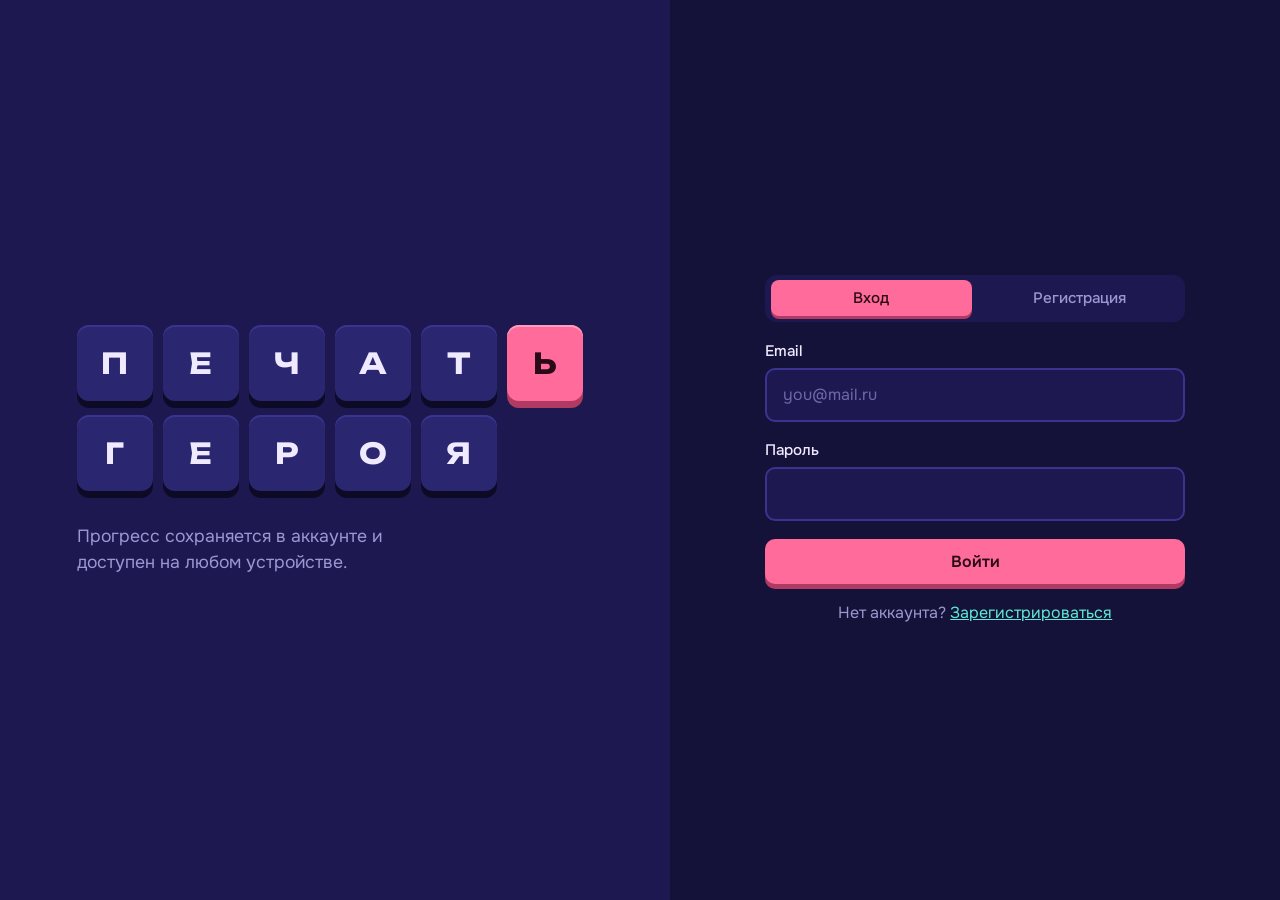
==== template/auth.html @ b5160fa4 "add pages" ====
<!DOCTYPE html>
<html lang="ru">
<head>
  <meta charset="UTF-8">
  <meta name="viewport" content="width=device-width, initial-scale=1">
  <title>Вход и регистрация — Печать героя</title>
  <link rel="stylesheet" href="./static/css/style.css">
</head>
<body>
  <main class="auth">
    <section class="auth__brand">
      <a href="index.html" style="text-decoration:none">
        <div class="keys-title" role="img" aria-label="Печать героя">
          <div class="keys-title__row">
            <span class="cap" style="--i:0">П</span><span class="cap" style="--i:1">Е</span><span class="cap" style="--i:2">Ч</span><span class="cap" style="--i:3">А</span><span class="cap" style="--i:4">Т</span><span class="cap cap--hot" style="--i:5">Ь</span>
          </div>
          <div class="keys-title__row">
            <span class="cap" style="--i:6">Г</span><span class="cap" style="--i:7">Е</span><span class="cap" style="--i:8">Р</span><span class="cap" style="--i:9">О</span><span class="cap" style="--i:10">Я</span>
          </div>
        </div>
      </a>
      <p>Прогресс сохраняется в аккаунте и доступен на любом устройстве.</p>
    </section>

    <section class="auth__form">
      <div class="form">
        <div class="seg seg--full" role="tablist" aria-label="Вход или регистрация">
          <button type="button" role="tab" id="tab-login" aria-selected="true" aria-controls="form-login">Вход</button>
          <button type="button" role="tab" id="tab-register" aria-selected="false" aria-controls="form-register">Регистрация</button>
        </div>

        <!-- Вход -->
        <form class="form" id="form-login" role="tabpanel" aria-labelledby="tab-login">
          <div class="field">
            <label for="login-email">Email</label>
            <input id="login-email" name="email" type="email" placeholder="you@mail.ru" autocomplete="email" required>
          </div>
          <div class="field">
            <label for="login-password">Пароль</label>
            <input id="login-password" name="password" type="password" autocomplete="current-password" required>
          </div>
          <p class="form__error" id="login-error" role="alert" hidden></p>
          <button class="btn btn--block" type="submit">Войти</button>
          <p class="form__switch">Нет аккаунта? <a href="auth.html?mode=register" data-switch="register">Зарегистрироваться</a></p>
        </form>

        <!-- Регистрация -->
        <form class="form" id="form-register" role="tabpanel" aria-labelledby="tab-register" hidden>
          <div class="field">
            <label for="reg-nickname">Никнейм</label>
            <input id="reg-nickname" name="nickname" type="text" minlength="3" maxlength="20" autocomplete="nickname" required>
            <span class="field__hint">Его увидят в таблице лидеров. От 3 до 20 символов.</span>
          </div>
          <div class="field">
            <label for="reg-email">Email</label>
            <input id="reg-email" name="email" type="email" placeholder="you@mail.ru" autocomplete="email" required>
          </div>
          <div class="field">
            <label for="reg-password">Пароль</label>
            <input id="reg-password" name="password" type="password" minlength="6" autocomplete="new-password" required>
            <span class="field__hint">Минимум 6 символов.</span>
          </div>
          <div class="field">
            <label for="reg-password2">Повтори пароль</label>
            <input id="reg-password2" name="password2" type="password" minlength="6" autocomplete="new-password" required>
          </div>
          <p class="form__error" id="register-error" role="alert" hidden></p>
          <button class="btn btn--block" type="submit">Создать аккаунт</button>
          <p class="form__switch">Уже есть аккаунт? <a href="auth.html" data-switch="login">Войти</a></p>
        </form>
      </div>
    </section>
  </main>
  <script src="./static/js/auth.js"></script>
</body>
</html>
---- template/static/css/style.css ----
@import url("https://fonts.googleapis.com/css2?family=Unbounded:wght@500;700&family=Onest:wght@400;500;600&family=JetBrains+Mono:wght@500&display=swap");

/* ===== Переменные ===== */
:root {
  --bg: #15123a;
  --bg-2: #1d1950;
  --key: #2b2670;
  --key-hi: #3a3490;
  --edge: #0d0a26;
  --text: #efeaff;
  --muted: #9d97d1;
  --pink: #ff6b9a;
  --pink-edge: #b13a63;
  --ok: #5eead4;
  --err: #ff5470;
  --gold: #ffc857;

  --font-head: "Unbounded", "Segoe UI", sans-serif;
  --font-body: "Onest", "Segoe UI", system-ui, sans-serif;
  --font-mono: "JetBrains Mono", Consolas, monospace;
}

/* ===== База ===== */
*, *::before, *::after { box-sizing: border-box; margin: 0; }
html { color-scheme: dark; }
body {
  min-height: 100vh;
  background: var(--bg);
  color: var(--text);
  font: 400 16px/1.5 var(--font-body);
}
a { color: var(--ok); }
h1, h2, h3 { font-family: var(--font-head); line-height: 1.2; }
h2 { font-size: 1.15rem; margin-bottom: 1rem; }
:focus-visible { outline: 3px solid var(--gold); outline-offset: 3px; }
[hidden] { display: none !important; }

/* ===== Кнопка-клавиша ===== */
.btn {
  display: inline-flex; align-items: center; justify-content: center; gap: .5rem;
  padding: .75rem 1.4rem;
  border: 0; border-radius: 10px;
  background: var(--pink); color: #2a0a18;
  font: 600 1rem var(--font-body);
  text-decoration: none; cursor: pointer;
  box-shadow: 0 5px 0 var(--pink-edge);
  transition: transform .08s, box-shadow .08s;
}
.btn:hover { filter: brightness(1.07); }
.btn:active { transform: translateY(4px); box-shadow: 0 1px 0 var(--pink-edge); }
.btn--ghost { background: var(--key); color: var(--text); box-shadow: 0 5px 0 var(--edge); }
.btn--ghost:active { box-shadow: 0 1px 0 var(--edge); }
.btn--block { width: 100%; }

/* ===== Клавиша-плашка (буква) ===== */
.cap {
  --size: clamp(48px, 6vw, 76px);
  width: var(--size); aspect-ratio: 1;
  display: grid; place-items: center;
  background: var(--key); color: var(--text);
  border-radius: 12px;
  box-shadow: 0 7px 0 var(--edge), inset 0 2px 0 var(--key-hi);
  font: 700 calc(var(--size) * .38) var(--font-head);
}
.cap--hot { background: var(--pink); color: #2a0a18; box-shadow: 0 7px 0 var(--pink-edge), inset 0 2px 0 #ff9bbb; }
.cap--sm { --size: 36px; border-radius: 8px; box-shadow: 0 3px 0 var(--edge), inset 0 1px 0 var(--key-hi); }
.cap--lg { --size: 88px; }

/* ===== Страницы входа / регистрации ===== */
.auth { min-height: 100vh; display: grid; grid-template-columns: 1.1fr 1fr; }
.auth__brand {
  background: var(--bg-2);
  padding: clamp(2rem, 6vw, 5rem);
  display: flex; flex-direction: column; justify-content: center; gap: 2rem;
}
.auth__brand p { color: var(--muted); max-width: 32ch; font-size: 1.1rem; }
.keys-title { display: grid; gap: 14px; }
.keys-title__row { display: flex; gap: 10px; }
/* единственная анимация на загрузке: клавиши по очереди "нажимаются" */
.keys-title .cap { animation: press .5s cubic-bezier(.3, 1.4, .5, 1) both; animation-delay: calc(var(--i) * 80ms); }
@keyframes press {
  0%   { transform: translateY(-18px); opacity: 0; }
  60%  { transform: translateY(5px); opacity: 1; }
  100% { transform: none; }
}

.auth__form { display: grid; place-items: center; padding: 2rem clamp(1rem, 5vw, 4rem); }
.form { width: min(420px, 100%); display: grid; gap: 1.1rem; }
.form h1 { font-size: 1.6rem; }
.form__sub { color: var(--muted); margin-top: -.5rem; }
.field { display: grid; gap: .35rem; }
.field label { font-weight: 500; font-size: .95rem; }
.field input {
  padding: .8rem 1rem;
  background: var(--bg-2); color: var(--text);
  border: 2px solid var(--key-hi); border-radius: 10px;
  font: inherit;
}
.field input::placeholder { color: #6e68a8; }
.field input:focus { outline: none; border-color: var(--pink); }
.field__hint { color: var(--muted); font-size: .85rem; }
.form__error { color: var(--err); font-size: .92rem; }
.form__switch { color: var(--muted); text-align: center; }

/* ===== Шапка приложения ===== */
.topbar {
  display: flex; align-items: center; gap: 1.25rem; flex-wrap: wrap;
  padding: .8rem clamp(1rem, 4vw, 2.5rem);
  background: var(--bg-2); border-bottom: 2px solid var(--edge);
}
.logo { margin-right: auto; font: 700 1.05rem var(--font-head); color: var(--text); text-decoration: none; }
.nav { display: flex; gap: .5rem; }
.nav a { padding: .5rem 1rem; border-radius: 10px; color: var(--muted); text-decoration: none; font-weight: 500; }
.nav a:hover { color: var(--text); }
.nav a[aria-current="page"] { background: var(--key); color: var(--text); box-shadow: 0 3px 0 var(--edge); }
.user-chip { display: flex; align-items: center; gap: .6rem; color: var(--text); text-decoration: none; font-weight: 500; }
.user-chip small { display: block; color: var(--muted); font-weight: 400; line-height: 1.1; }
.logout { color: var(--muted); font-size: .92rem; }

/* ===== Каркас страницы ===== */
.page { max-width: 1100px; margin: 0 auto; padding: 2rem clamp(1rem, 4vw, 2.5rem) 4rem; display: grid; gap: 1.5rem; }
.card { background: var(--bg-2); border: 2px solid var(--edge); border-radius: 16px; padding: 1.5rem; }

/* ===== Полоса опыта ===== */
.xp { height: 12px; border-radius: 99px; background: var(--edge); overflow: hidden; }
.xp__fill { height: 100%; width: var(--p, 50%); background: var(--gold); border-radius: 99px; }
.xp-label { display: flex; justify-content: space-between; color: var(--muted); font-size: .9rem; margin-bottom: .4rem; }

/* ===== Профиль ===== */
.hero { display: flex; align-items: center; gap: 1.5rem; flex-wrap: wrap; }
.hero__info { flex: 1 1 280px; display: grid; gap: .6rem; }
.hero__info h1 { font-size: 1.6rem; }
.hero__lvl { color: var(--gold); font: 700 .95rem var(--font-head); }

.stats { display: grid; grid-template-columns: repeat(auto-fit, minmax(160px, 1fr)); gap: 1rem; }
.stat { background: var(--bg-2); border: 2px solid var(--edge); border-radius: 14px; padding: 1.1rem 1.25rem; display: grid; gap: .2rem; }
.stat b { font: 700 1.9rem var(--font-head); }
.stat span { color: var(--muted); font-size: .92rem; }

.cols { display: grid; grid-template-columns: 2fr 1fr; gap: 1.5rem; }
.chart-box { position: relative; min-height: 220px; }

.chips { display: flex; flex-wrap: wrap; gap: .6rem; list-style: none; padding: 0; }
.chip { display: flex; align-items: center; gap: .5rem; background: var(--key); border-radius: 10px; padding: .35rem .7rem .35rem .4rem; box-shadow: 0 3px 0 var(--edge); }
.chip b { display: grid; place-items: center; width: 30px; height: 30px; border-radius: 7px; background: var(--bg); font: 500 1rem var(--font-mono); }
.chip span { color: var(--err); font-weight: 600; font-size: .9rem; }

.ach-grid { display: grid; grid-template-columns: repeat(auto-fill, minmax(230px, 1fr)); gap: 1rem; }
.ach { display: flex; gap: 1rem; align-items: center; background: var(--bg); border-radius: 14px; padding: 1rem; }
.ach__icon { flex: none; display: grid; place-items: center; width: 48px; height: 48px; border-radius: 50%; background: var(--key); font-size: 1.4rem; }
.ach strong { display: block; }
.ach small { color: var(--muted); }
.ach.is-locked { opacity: .45; filter: grayscale(1); }

.table-wrap { overflow-x: auto; }
table { width: 100%; border-collapse: collapse; min-width: 520px; }
th, td { text-align: left; padding: .7rem .6rem; border-bottom: 1px solid var(--key); }
th { color: var(--muted); font-weight: 500; font-size: .9rem; }

/* ===== Игра ===== */
.toolbar { display: flex; flex-wrap: wrap; gap: 1rem; justify-content: space-between; align-items: center; }
.seg { display: flex; gap: .4rem; background: var(--bg-2); padding: .35rem; border-radius: 12px; flex-wrap: wrap; }
.seg button {
  padding: .5rem 1rem; border: 0; border-radius: 8px;
  background: transparent; color: var(--muted);
  font: 500 .95rem var(--font-body); cursor: pointer;
}
.seg button:hover { color: var(--text); }
.seg button[aria-selected="true"] { background: var(--pink); color: #2a0a18; box-shadow: 0 3px 0 var(--pink-edge); }

.hud { display: grid; grid-template-columns: repeat(5, 1fr) auto; gap: 1rem; align-items: stretch; }
.hud .stat { padding: .8rem 1rem; }
.hud .stat b { font-size: 1.5rem; }
.combo { display: grid; place-items: center; min-width: 96px; padding: .8rem 1.2rem; border-radius: 14px; background: var(--key); box-shadow: 0 5px 0 var(--edge); color: var(--gold); font: 700 1.8rem var(--font-head); }
.combo small { display: block; color: var(--muted); font: 500 .75rem var(--font-body); text-align: center; }
.combo.is-pop { animation: pop .25s ease-out; }
@keyframes pop { 50% { transform: scale(1.18); } }

.typing {
  min-height: 9rem; padding: 1.5rem 2rem;
  background: var(--bg-2); border: 2px solid var(--edge); border-radius: 16px;
  font: 500 clamp(1.3rem, 2.6vw, 1.9rem)/1.8 var(--font-mono);
  letter-spacing: .02em; white-space: pre-wrap; word-break: break-word;
  cursor: text;
}
.typing:focus-visible { border-color: var(--gold); outline: none; }
.ch { color: var(--muted); }
.ch.ok  { color: var(--ok); }
.ch.bad { color: #fff; background: var(--err); border-radius: 4px; }
.ch.cur { color: var(--text); background: rgba(255, 200, 87, .22); box-shadow: 0 2px 0 var(--gold); }
.typing.is-shake { animation: shake .2s; }
@keyframes shake { 25% { transform: translateX(-5px); } 75% { transform: translateX(5px); } }

.hint { display: flex; align-items: center; gap: .8rem; color: var(--muted); }
.hint b { color: var(--text); }
.actions { display: flex; gap: .8rem; flex-wrap: wrap; }

/* Клавиатура с подсветкой пальцев */
.kb { display: grid; gap: 6px; padding: 1rem; background: var(--bg-2); border-radius: 16px; }
.kb__row { display: flex; gap: 6px; }
.k {
  --f: var(--muted);
  flex: 1 1 0; min-width: 0; height: clamp(34px, 5.2vw, 52px);
  position: relative; display: grid; place-items: center;
  background: var(--key); color: var(--text);
  border-top: 3px solid var(--f); border-radius: 8px;
  box-shadow: 0 3px 0 var(--edge);
  font: 500 clamp(.7rem, 1.5vw, .95rem) var(--font-mono);
}
.k .ru { position: absolute; right: 5px; bottom: 1px; font-size: .62em; color: var(--muted); }
.k.is-next { background: var(--f); color: #15123a; }
.k.is-next .ru { color: #15123a; }
.k.is-wrong { background: var(--err); }
.w15 { flex: 1.5; } .w2 { flex: 2; } .w25 { flex: 2.5; } .space { flex: 7; }
/* цвета пальцев: 1–4 левая рука, 5–8 правая, 9 – большие */
.f1 { --f: #ff6b9a; } .f2 { --f: #ff9f5a; } .f3 { --f: #ffc857; } .f4 { --f: #8be36b; }
.f5 { --f: #5eead4; } .f6 { --f: #5aa9ff; } .f7 { --f: #9b7bff; } .f8 { --f: #e06bff; }
.f9 { --f: #c9c4f0; }

.toast {
  position: fixed; right: 1.25rem; bottom: 1.25rem; z-index: 10;
  padding: .9rem 1.2rem; border-radius: 12px;
  background: var(--gold); color: #2b1d00; font-weight: 600;
  box-shadow: 0 5px 0 #a8801f;
}

/* ===== Адаптив ===== */
@media (max-width: 860px) {
  .auth { grid-template-columns: 1fr; }
  .auth__brand { padding: 2rem 1.25rem; gap: 1rem; }
  .auth__brand p { display: none; }
  .cols { grid-template-columns: 1fr; }
  .hud { grid-template-columns: repeat(2, 1fr); }
  .combo { grid-column: 1 / -1; }
  .typing { padding: 1rem; }
  .topbar { justify-content: space-between; }
  .logo { margin-right: 0; }
}
@media (max-width: 560px) {
  .kb { padding: .5rem; }
  .k .ru { display: none; }
}

@media (prefers-reduced-motion: reduce) {
  *, *::before, *::after { animation: none !important; transition: none !important; }
}

/* ===== Аватар игрока ===== */
.avatar { display: block; flex: none; height: auto; }
.avatar--lg { width: 104px; }
.avatar--sm { width: 40px; }

/* ===== Лендинг ===== */
.btn--sm { padding: .5rem 1rem; font-size: .95rem; box-shadow: 0 3px 0 var(--pink-edge); }
.btn--sm.btn--ghost { box-shadow: 0 3px 0 var(--edge); }
.btn--sm:active { transform: translateY(2px); box-shadow: 0 1px 0 var(--pink-edge); }
.btn--sm.btn--ghost:active { box-shadow: 0 1px 0 var(--edge); }

.lp-hero { max-width: 860px; margin: 0 auto; padding: clamp(3rem, 9vw, 6rem) 1.25rem 2rem; display: grid; gap: 1.5rem; justify-items: center; text-align: center; }
.lp-hero h1 { font-size: clamp(2rem, 6vw, 3.6rem); }
.lp-hero p { color: var(--muted); font-size: 1.15rem; max-width: 46ch; }
.lp-cta { display: flex; flex-wrap: wrap; gap: 1rem; justify-content: center; }
.lp-demo { max-width: 860px; margin: 0 auto; padding: 1rem 1.25rem; }
.lp-features { max-width: 1000px; margin: 0 auto; padding: 3rem 1.25rem; display: grid; grid-template-columns: repeat(auto-fit, minmax(240px, 1fr)); gap: 2rem; }
.lp-features > div { display: grid; gap: .6rem; align-content: start; }
.lp-features h3 { font-size: 1.05rem; }
.lp-features p { color: var(--muted); }
.lp-top { max-width: 760px; margin: 0 auto; padding: 1rem 1.25rem 3rem; }
.footer { padding: 2rem 1rem; text-align: center; color: var(--muted); font-size: .9rem; border-top: 2px solid var(--edge); }

/* ===== Вкладки входа / лидерборд ===== */
.seg--full { display: grid; grid-template-columns: 1fr 1fr; }
td.num, th.num { text-align: right; font-variant-numeric: tabular-nums; }
.place { display: inline-grid; place-items: center; min-width: 28px; height: 28px; border-radius: 7px; background: var(--key); font: 500 .9rem var(--font-mono); }
.place--1 { background: var(--gold); color: #2b1d00; }
.place--2 { background: #c9c4f0; color: #15123a; }
.place--3 { background: #ff9f5a; color: #2b1400; }
tr.is-me td { background: rgba(255, 200, 87, .12); }
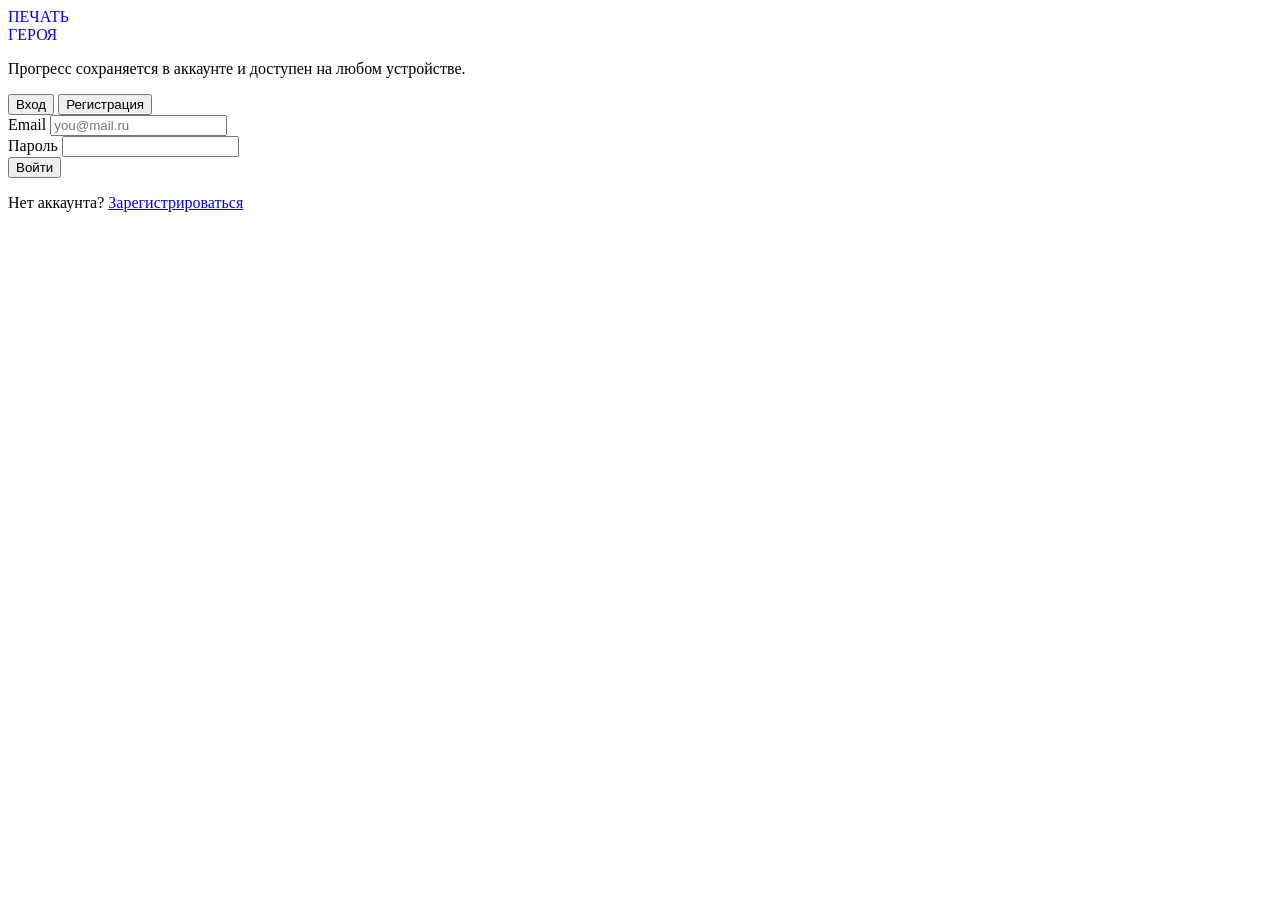
==== commit 2fd88466: "Fix website, API and documentation" ====
--- a/template/auth.html
+++ b/template/auth.html
@@ -4,12 +4,15 @@
   <meta charset="UTF-8">
   <meta name="viewport" content="width=device-width, initial-scale=1">
   <title>Вход и регистрация — Печать героя</title>
-  <link rel="stylesheet" href="./static/css/style.css">
+  <meta name="robots" content="noindex, follow">
+  <meta name="theme-color" content="#15123a">
+  <link rel="icon" href="/static/img/favicon.svg" type="image/svg+xml">
+  <link rel="stylesheet" href="/static/css/style.css">
 </head>
 <body>
   <main class="auth">
     <section class="auth__brand">
-      <a href="index.html" style="text-decoration:none">
+      <a href="/" style="text-decoration:none">
         <div class="keys-title" role="img" aria-label="Печать героя">
           <div class="keys-title__row">
             <span class="cap" style="--i:0">П</span><span class="cap" style="--i:1">Е</span><span class="cap" style="--i:2">Ч</span><span class="cap" style="--i:3">А</span><span class="cap" style="--i:4">Т</span><span class="cap cap--hot" style="--i:5">Ь</span>
@@ -41,7 +44,7 @@
           </div>
           <p class="form__error" id="login-error" role="alert" hidden></p>
           <button class="btn btn--block" type="submit">Войти</button>
-          <p class="form__switch">Нет аккаунта? <a href="auth.html?mode=register" data-switch="register">Зарегистрироваться</a></p>
+          <p class="form__switch">Нет аккаунта? <a href="/auth?mode=register" data-switch="register">Зарегистрироваться</a></p>
         </form>
 
         <!-- Регистрация -->
@@ -66,11 +69,11 @@
           </div>
           <p class="form__error" id="register-error" role="alert" hidden></p>
           <button class="btn btn--block" type="submit">Создать аккаунт</button>
-          <p class="form__switch">Уже есть аккаунт? <a href="auth.html" data-switch="login">Войти</a></p>
+          <p class="form__switch">Уже есть аккаунт? <a href="/auth" data-switch="login">Войти</a></p>
         </form>
       </div>
     </section>
   </main>
-  <script src="./static/js/auth.js"></script>
+  <script src="/static/js/auth.js"></script>
 </body>
 </html>
